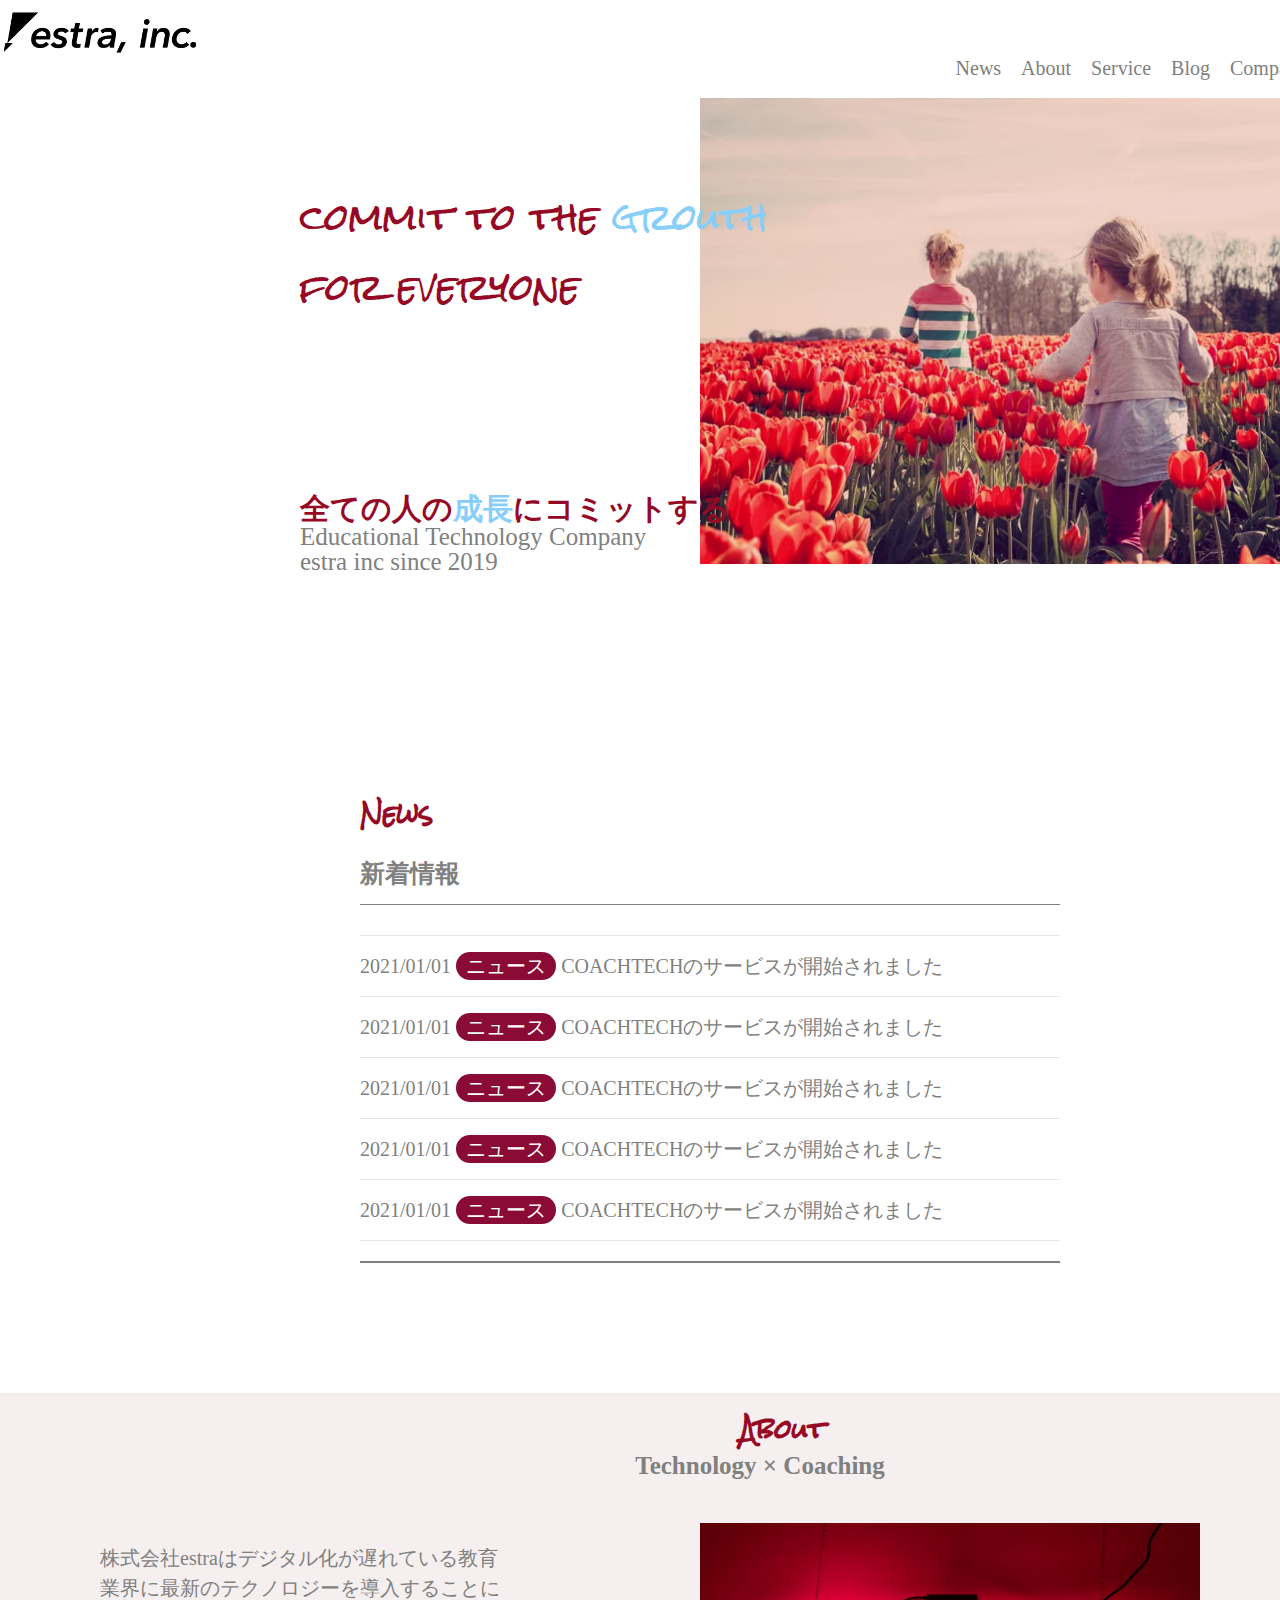
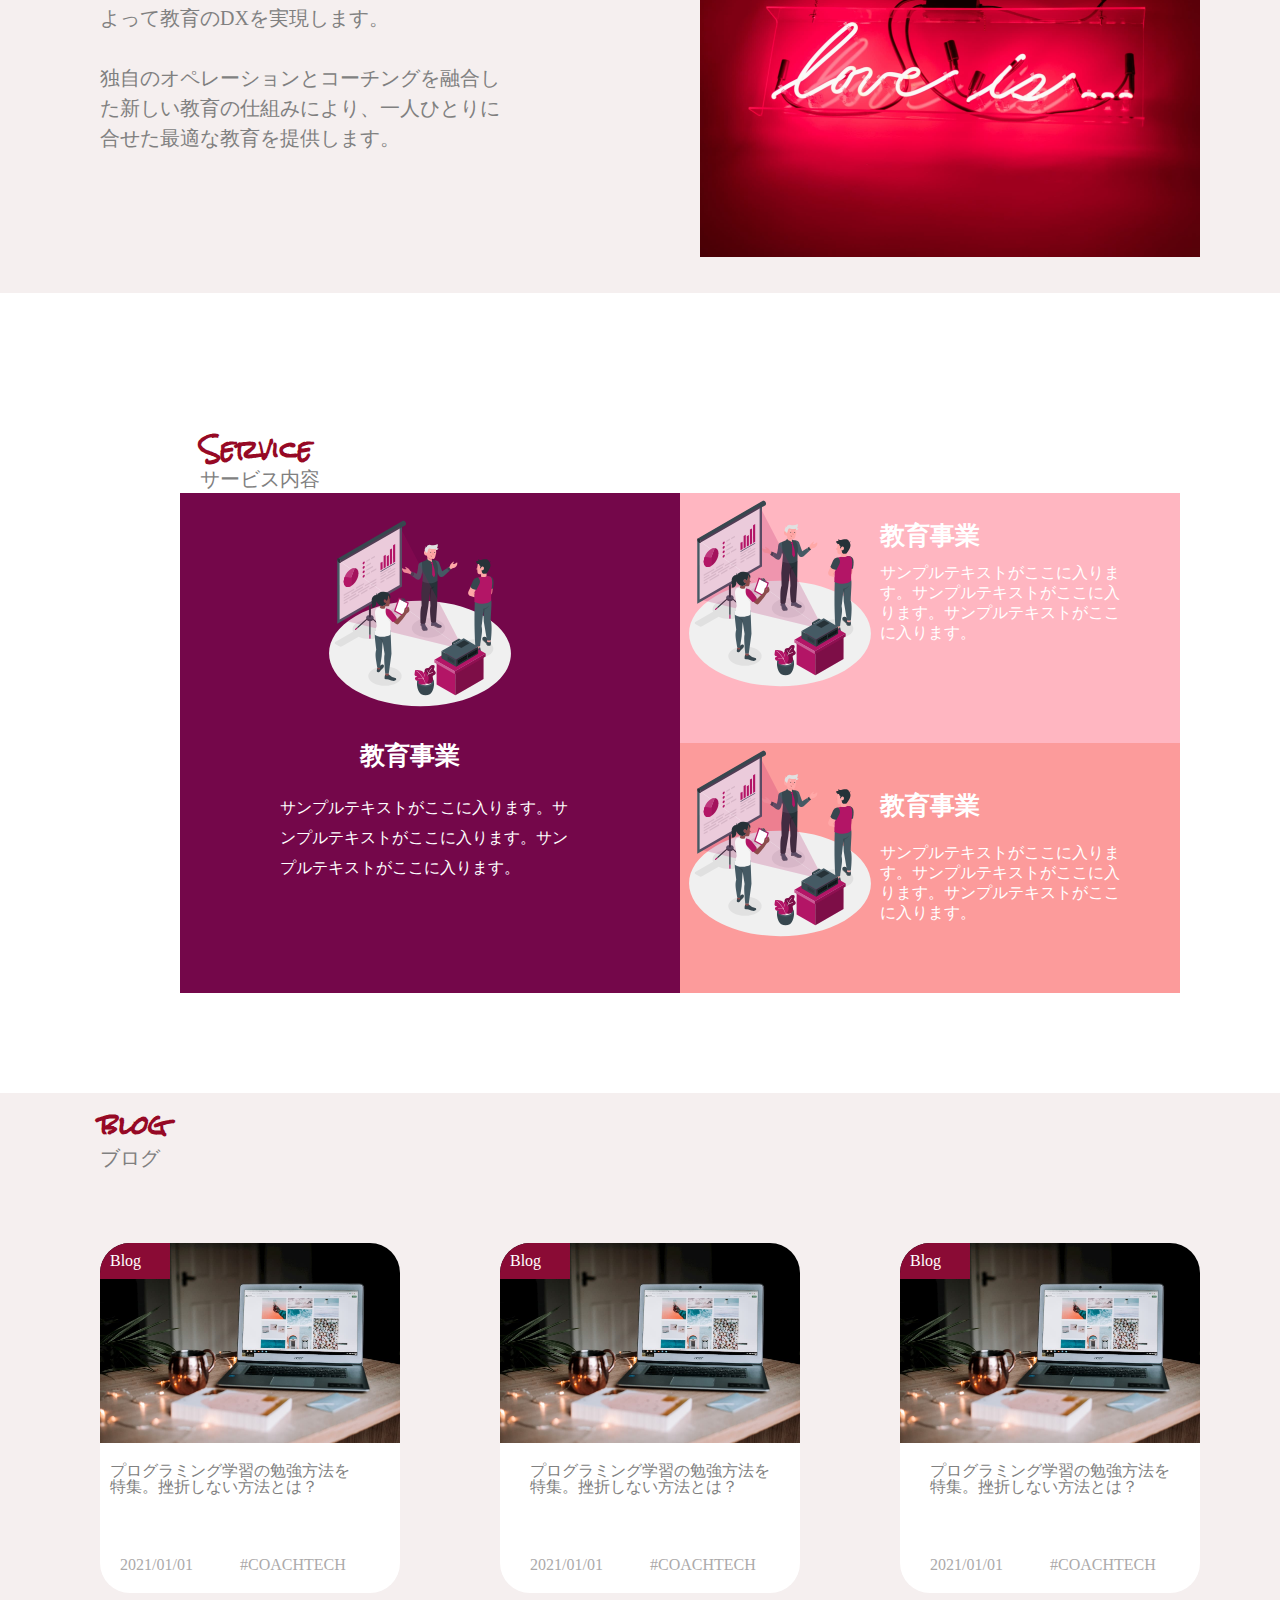
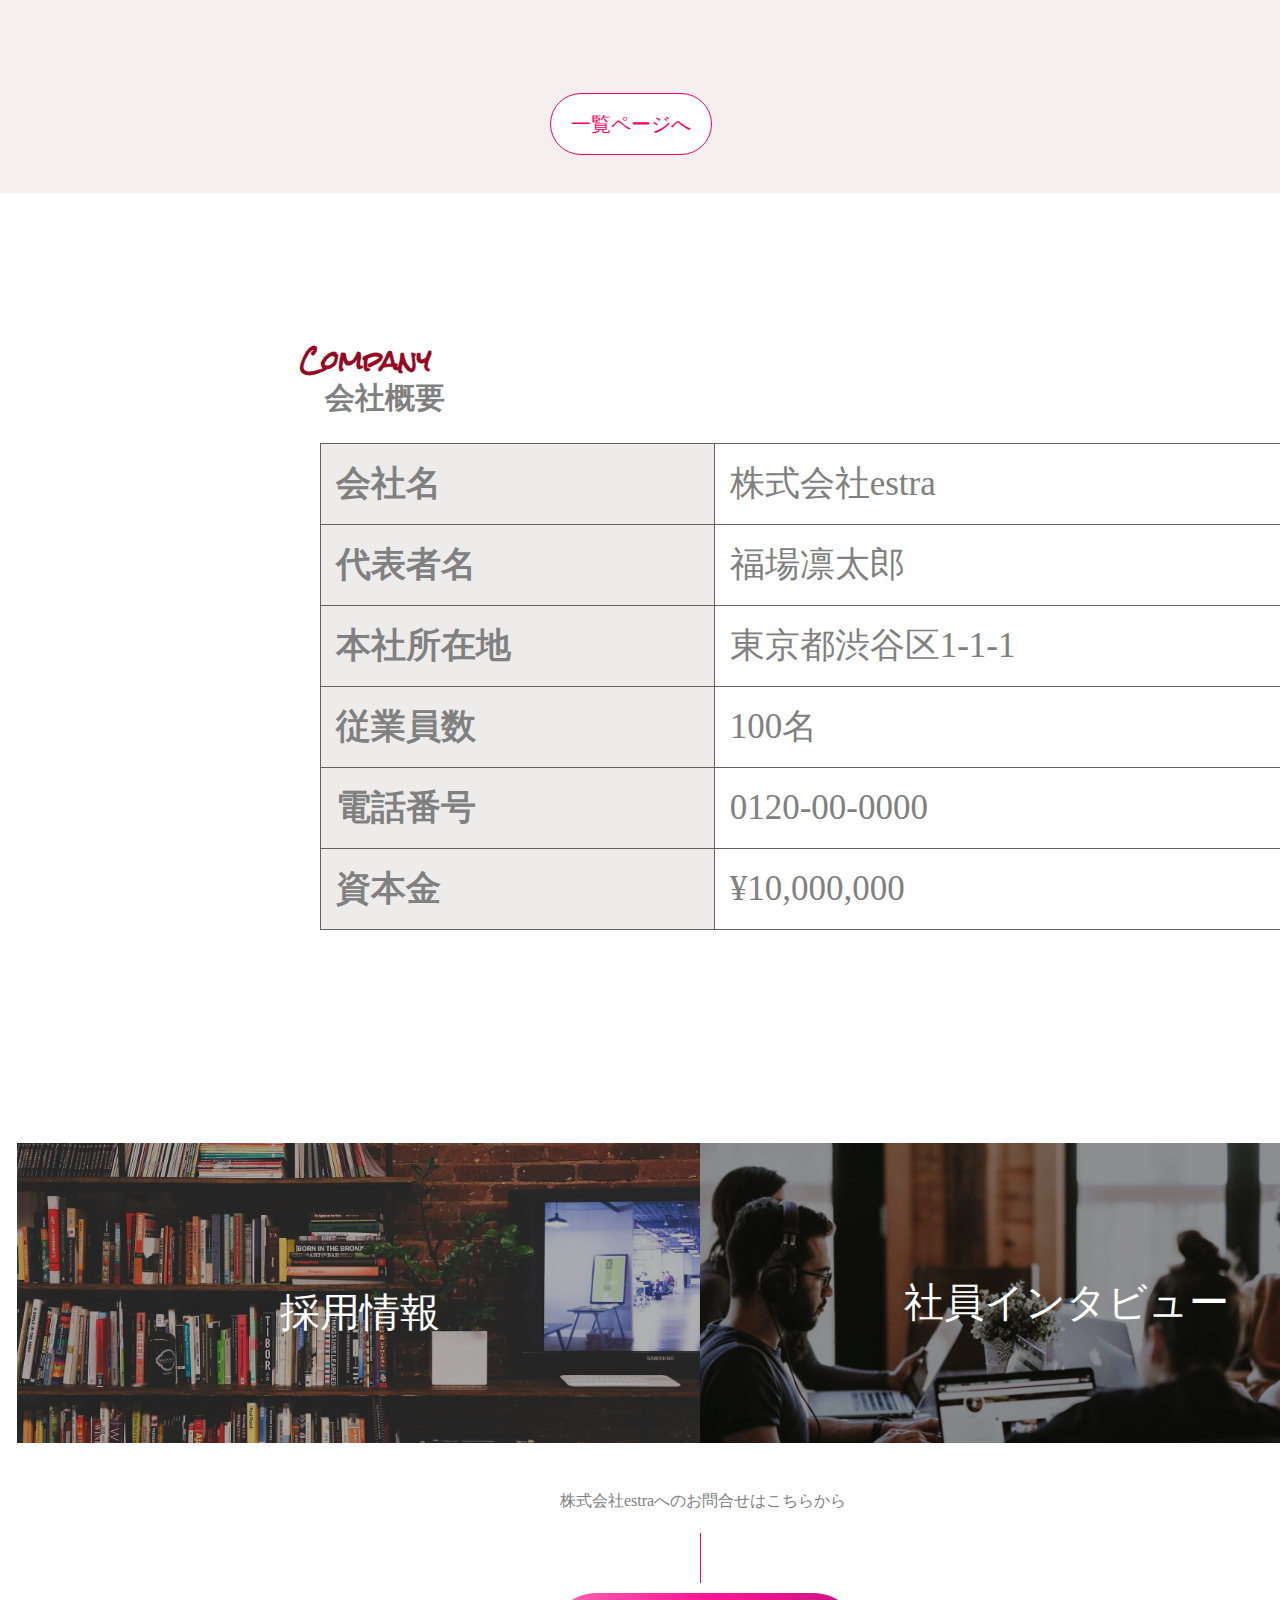
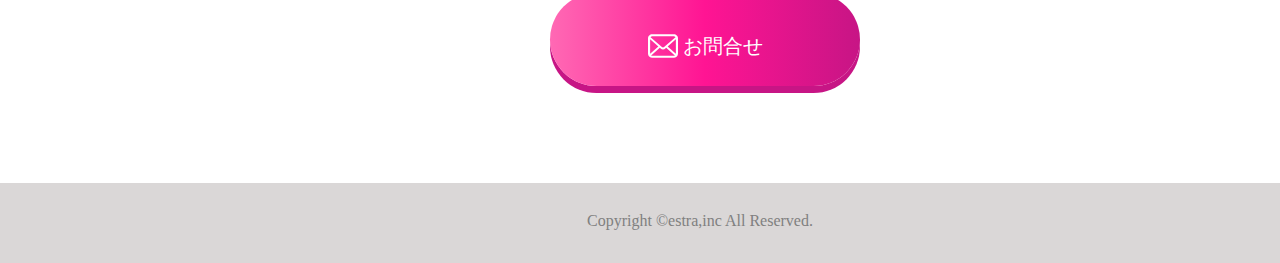
==== 2021.7.26.miyajima/index.html @ e51a94a0 "8.2" ====
<!DOCTYPE html>
<html lang="ja">

<head>
  <meta charset="UTF-8">
  <meta http-equiv="X-UA-Compatible" content="IE=edge">
  <meta name="viewport" content="width=device-width, initial-scale=1.0">
  <title>Document</title>
  <link rel="stylesheet" href="css/reset.css" />
  <link rel="stylesheet" href="css/style.css" />
  <link rel="preconnect" href="https://fonts.googleapis.com">
  <link rel="preconnect" href="https://fonts.gstatic.com" crossorigin>
  <link href="https://fonts.googleapis.com/css2?family=Rock+Salt&display=swap" rel="stylesheet">
  <link rel="preconnect" href="https://fonts.googleapis.com">
  <link rel="preconnect" href="https://fonts.gstatic.com" crossorigin>
  <link href="https://fonts.googleapis.com/css2?family=Dancing+Script&family=Rock+Salt&display=swap" rel="stylesheet">
</head>
<header class="header">
  <div class="estra">
    <img src="img2/estra_logo.png" alt="logo" width="200">
  </div>
  <ul class="news">
    <li>News</li>
    <li>About</li>
    <li>Service</li>
    <li>Blog</li>
    <li>Company</li>
    <li>Contact</li>
  </ul>
</header>

<body>
  <div class="hana">
    <img src="img2/firstview.jpg" alt="hana" width="700">
  </div>
  <div class="moji">
    <p class="commit">commit to the </p> <br>
    <p class="for">for everyone</p>
  </div>
  <div class="subete">
    <p class="hito">
      全ての人の<span class="zenbu">成長</span>にコミットする
    </p>
    <p class="company">Educational Technology Company<br>estra inc since 2019</p>
    <div class="dd">
      <h1>News</h1>
      <p class="pp">新着情報</p>
      <div class="cc">
        <p class="sen">2021/01/01 <span class="new">ニュース</span> COACHTECHのサービスが開始されました</p>
        <p class="sen">2021/01/01 <span class="new">ニュース</span> COACHTECHのサービスが開始されました</p>
        <p class="sen">2021/01/01 <span class="new">ニュース</span> COACHTECHのサービスが開始されました</p>
        <p class="sen">2021/01/01 <span class="new">ニュース</span> COACHTECHのサービスが開始されました</p>
        <p class="ppp">2021/01/01 <span class="new">ニュース</span> COACHTECHのサービスが開始されました</p>
      </div>
    </div>
    <div class="about2">
      <h2 class="abb">About</h2>
      <p class="technology">Technology × Coaching</p>
      <div class="love">
        <img src="img2/about.jpg" alt="love" width="500">
      </div>
      <div class="dejitaru">
        <p>株式会社estraはデジタル化が遅れている教育業界に最新のテクノロジーを導入することによって教育のDXを実現します。</p><br>
        <p>独自のオペレーションとコーチングを融合した新しい教育の仕組みにより、一人ひとりに合せた最適な教育を提供します。</p>
      </div>
    </div>
    <div class="service">
      <h2>Service</h2>
      <p class="naiyou">サービス内容</p>
    </div>
    <div class="pink">
      <div class="pink1">
        <div class="kaigi">
          <img src="img2/service__first.svg" alt="sanpuru" width="200">
        </div>
        <p class="siro">教育事業</p>
        <p class="siro2">サンプルテキストがここに入ります。サンプルテキストがここに入ります。サンプルテキストがここに入ります。</p>
      </div>
      <div class="pink2">
        <img src="img2/service__first.svg" alt="sanpuru" width="200">
        <p class="siro3">教育事業</p>
        <p class="siro4">サンプルテキストがここに入ります。サンプルテキストがここに入ります。サンプルテキストがここに入ります。</p>
      </div>
      <div class="pink3">
        <img src="img2/service__first.svg" alt="sanpuru" width="200">
        <p class="siro5">教育事業</p>
        <p class="siro6">サンプルテキストがここに入ります。サンプルテキストがここに入ります。サンプルテキストがここに入ります。</p>
      </div>
    </div>
    <div class="blog1">
      <div class="blog0">
        <h2>blog</h2>
        <p class="blog2">ブログ</p>
      </div>
      <div class="card">
        <div class="blog3">
          <p class="pic">
            <img src="img2/blog__first.jpg" alt="blog" width="300">
          </p>
          <p class="blog4">Blog</p>
          <p class="blog5">プログラミング学習の勉強方法を<br>特集。挫折しない方法とは？</p>
          <p class="blog6">2021/01/01</p>
          <p class="blog7">#COACHTECH</p>
        </div>
        <div class="blog3">
          <p class="pic">
            <img src="img2/blog__first.jpg" alt="blog" width="300">
          </p>
          <p class="blog4">Blog</p>
          <p class="blog10">プログラミング学習の勉強方法を<br>特集。挫折しない方法とは？</p>
          <p class="blog11">2021/01/01</p>
          <p class="blog12">#COACHTECH</p>
        </div>
        <div class="blog3">
          <p class="pic">
            <img src="img2/blog__first.jpg" alt="blog" width="300">
          </p>
          <p class="blog4">Blog</p>
          <p class="blog13">プログラミング学習の勉強方法を<br>特集。挫折しない方法とは？</p>
          <p class="blog14">2021/01/01</p>
          <p class="blog15">#COACHTECH</p>
          <div class="btn">一覧ページへ</div>
        </div>
      </div>
      <div class="com00">
        <h2 class="com0">Company</h2>
        <p class="kaisya">会社概要</p>
        <table class="com">
          <tr>
            <th>会社名</th>
            <td>株式会社estra</td>
          </tr>
          <tr>
            <th>代表者名</th>
            <td>福場凛太郎</td>
          </tr>
          <tr>
            <th>本社所在地</th>
            <td>東京都渋谷区1-1-1</td>
          </tr>
          <tr>
            <th>従業員数</th>
            <td>100名</td>
          </tr>
          <tr>
            <th>電話番号</th>
            <td>0120-00-0000</td>
          </tr>
          <tr>
            <th>資本金</th>
            <td>¥10,000,000</td>
          </tr>
        </table>
      </div>
      <div>
        <div class="hon">
          <img src="img2/recruit.png" alt="hon">
          <img src="img2/interview.png" alt="interview" width="">
        </div>
        <p class="saiyou">採用情報</p>
        <p class="saiyou1">社員インタビュー</p>
      </div>
      <div class="otoiawase">株式会社estraへのお問合せはこちらから</div>
      <div class="sen2"></div>
      <div class="icon">
        <img src="img2/mailicon.svg" class="icon2" width="30">
      </div>
      <footer class="footer">
        <small>Copyright &copy;estra,inc All Reserved.</small>
      </footer>

</body>

</html>
---- 2021.7.26.miyajima/css/style.css ----
.estra {
  margin-top: 10px;
}
.news {
  font-size: 20px;
  color: grey;
  display: flex;
  justify-content: flex-end;
  list-style: none;
  width: 1400px;
}
li {
  margin-left: 10px;
  margin-right: 10px;
}
.hana {
  display: flex;
  justify-content: flex-end;
  position: relative;
  top:20px;
  width: 1400px;
}
.commit , 
.for {
  font-family: 'Rock Salt', cursive;
  color: rgb(150, 9, 37);
}
.commit::after {
  content: "grouth";
  color: lightskyblue;
}
.moji {
  position:absolute;
  top:200px;
  left: 300px;
  font-size: 35px;
}
.hito {
  color: rgb(150, 9, 37);
  font-size: 30px;
  margin-bottom: 5px;
  font-weight: bold;
  display: inline-block;
  width: 500px;
  height: 100px;
  position: absolute;
  left: 120px;
  
}
.zenbu {
  color: lightskyblue;
}
.company {
  color: grey;
  font-size: 25px;
  position: absolute;
  top:30px;
  left: 120px;
  width: 500px;
  height: 100px;
}
.subete {
  position: relative;
  bottom: 80px;
  left: 180px;
  width: 300px;
  height: 300px;
}
.new {
  background-color: rgb(138, 11, 53);
  padding: 3px 10px 3px 10px;
  color:white;
  border-radius: 20px;

}
h1 {
  font-family: 'Dancing Script', cursive;
font-family: 'Rock Salt', cursive;
color: rgb(150, 9, 37);
font-size: 25px;
margin-bottom: 20px;
}
.pp {
  color: grey;
  font-weight: bold;
  margin-bottom: 30px;
  padding-bottom: 10px;
  border-bottom: solid  1px grey;
  font-size: 25px;
 
}
.dd {
  color: grey;
  width: 700px;
  line-height: 40px;
  font-size: 20px;
  margin: 30px;
  padding-bottom: 20px;
  border-bottom: solid 2px grey;
  position: relative;
  top:300px;
  left: 150px;
}
.cc {
  line-height: 60px;
}

.sen {
  border-top:solid 0.5px rgb(236, 231, 231);
}
.ppp{
  border-top: solid 0.5px rgb(236, 231, 231);
  border-bottom: double 0.5px rgb(236, 231, 231);
}
.about2 {
  background-color: rgb(245, 239, 239);
  position: relative;
  top:400px;
  right: 180px;
  height: 500px;
  width: 1400px;

}
h2 {
  font-family: 'Dancing Script', cursive;
font-family: 'Rock Salt', cursive;
color: rgb(150, 9, 37);
font-size: 25px;
position: relative ;
top: 20px;
margin-bottom:20px ;

}
.abb {
  text-align: center;
  font-family: 'Dancing Script', cursive;
font-family: 'Rock Salt', cursive;
color: rgb(150, 9, 37);
font-size: 25px;
position: relative ;
top: 5px;
left: 740px;
display: inline-block;
}
.technology {
  color: grey;
  font-weight: bold;
  text-align: center;
  font-size: 25px;
  padding: 20px;
  width: 1000px;
  display: inline-block;
  position: relative;
  left: 150px;
  top:40px;
}
.love {
  position: absolute;
  right: 200px;
  top: 130px;
}
.dejitaru {
  font-size: 20px;
  color: grey;
  width: 400px;
  font-weight: normal;
  line-height: 30px;
  position:absolute;
  top:150px;
  left: 100px;
}
.pink {
  display: grid;
  position: relative;
  top:600px;
}
.pink {
  width: 1000px;
  display: grid;
  grid-template-rows: 250px 250px;
  grid-template-columns: 1fr 1fr;
}
.pink1 {
  grid-column: 1/2;
  grid-row: 1/3;
  background: rgb(116, 7, 74);
}
.service {
  position: absolute;
  top:1500px;
  margin: 20px;
  line-height: 30px;
}
.naiyou {
  font-size: 20px;
  color: grey;
}
.pink2 {
  grid-column: 2/3;
  grid-row: 1/2;
  background: lightpink;
}
.pink3 {
  background: rgb(252, 155, 155);
}
.kaigi {
  position: absolute;
  top: 20px;
  left: 140px;
}
.siro {
  font-size: 25px;
  color: white;
  font-weight: bold;
  position: absolute;
  top:250px;
  left: 180px;

}
.siro2 {
  color: white;
  line-height: 30px;
  position: absolute;
  top:300px;
  width: 300px;
  left: 100px;
}
.siro3 {
  color: white;
  font-size: 25px;
  font-weight: bold;
  position: absolute;
  top: 30px;
  left: 700px;
}
.siro4 {
  color: white;
  line-height: 20px;
  width: 250px;
  position: absolute;
  top:70px;
  left: 700px;
}
.siro5 {
  color: white;
  font-size: 25px;
  font-weight: bold;
  position: absolute;
  top: 300px;
  left: 700px;
}
.siro6 {
  color: white;
  line-height: 20px;
  width: 250px;
  position: absolute;
  top:350px;
  left: 700px;
}
.blog0 {
  position: absolute;
  left: 100px;
}
.blog1 {
  background-color: rgb(245, 239, 239);
  position: relative;
  top:700px;
  right: 180px;
  height: 700px;
  width: 1400px;
}
.blog2 {
  font-size: 20px;
  color: grey;
  margin-top: 30px;
}
.blog3 {
  background:white;
  height: 350px;
  border-radius: 30px;
  overflow: hidden;
  margin: 50px;
}
.blog4 {
  background-color: rgb(138, 11, 53);
  color: white;
  width: 50px;
  padding: 10px;
  position: absolute;
  top: 50px;
  border-top-left-radius: 30px;
}
.blog5 {
  color: grey;
  position: absolute;
  top: 270px;
  left: 60px;
}
.blog6 {
  color: rgb(172, 170, 170);
  position: absolute;
  bottom: 70px;
  left: 70px;
}
.blog7 {
  color: rgb(172, 170, 170);
  position: absolute;
  bottom: 70px;
  left: 190px;
}
.pic {
  border-radius: 30px;
}
.card {
display: flex;
justify-content: space-around;
position: absolute;
top:50px;
margin: 50px;
}
.blog10,
.blog13 {
  color: grey;
  position: absolute;
  top:270px;
}
.blog10 {
  left: 480px;
}
.blog13 {
  left: 880px;
}
.blog11 {
  position: absolute;
  bottom: 70px;
  color:rgb(172, 170, 170);
  left: 480px;
}
.blog12 {
  position: absolute;
  bottom: 70px;
  color:rgb(172, 170, 170);
  left: 600px;
}
.blog14 {
  position: absolute;
  bottom: 70px;
  color:rgb(172, 170, 170);
  left: 880px;
}
.blog15 {
  position: absolute;
  bottom: 70px;
  color:rgb(172, 170, 170);
  left: 1000px;
}
.btn {
  position: absolute;
  top: 500px;
  left: 500px;
  font-size: 20px;
  background: white;
  padding: 20px;
  border: solid 1px rgb(255, 0, 98);
  border-radius: 50px;
  color: rgb(255, 0, 98);
}
.com00 {
  position: relative;
  top: 800px;
  left: 300px;
  width: 200px;
  display: inline-block;
}
.kaisya {
  font-size: 30px;
  color: grey;
  font-weight: bold;
  margin: 25px;
  line-height: 40px;
  width: 150px;
}
.com0 {
  margin-top: 35px;
  width: 100px;
}
table {
  font-size: 35px;
  color: grey;
  line-height: 50px;
  border: solid 1px rgb(99, 97, 97);
  width: 1000px;
  position: absolute;
  left: 20px;
  text-align: justify;
}
th {
  padding: 15px;
  border: solid 1px rgb(99, 97, 97);
  background: rgb(238, 235, 235);
}
td {
  padding: 15px;
  border: solid 1px rgb(99, 97, 97);
}
.hon {
 display: flex;
 position: relative;
 top: 1500px;
 justify-content: center;
 width: 1400px;
}
.saiyou {
  color: white;
  font-size: 40px;
  position: relative;
  top: 1350px;
  left: 280px;
  width: 200px;
  display: inline-block;
  margin: 0px;
}
.saiyou1 {
  color: white;
  font-size: 40px;
  position: relative;
  top: 1340px;
  left: 700px;
  width: 350px;
  margin: 0px;
  display: inline-block;
}
.otoiawase {
  position: absolute;
  top: 2000px;
  left: 40%;
  color: grey;
}
.sen2 {
  border-left:solid 1px rgb(255, 0, 119) ;
  height: 50px;
  position: absolute;
  top: 2040px;
  left: 50%;
}
.icon {
  position: absolute;
  top: 2100px;
  left: 550px;
  font-size: 20px;
  background: linear-gradient(90deg,#FF69B4,#FF1493,#C71585);
  padding: 30px;
  border-radius: 50px;
  color: white;
  width: 250px;
  text-align: center;
  box-shadow: 0px 7px 0px  #C71585;
}
.icon::after {
  content: "お問合せ";
  display: inline-block;
}
.icon2 {
  position: relative;
  top: 8px;
}
.footer {
  color: grey;
  background: rgb(218, 215, 215);
  position: relative;
  top: 1800px;
  height: 50px;
  padding-top: 30px;
  text-align: center;
}
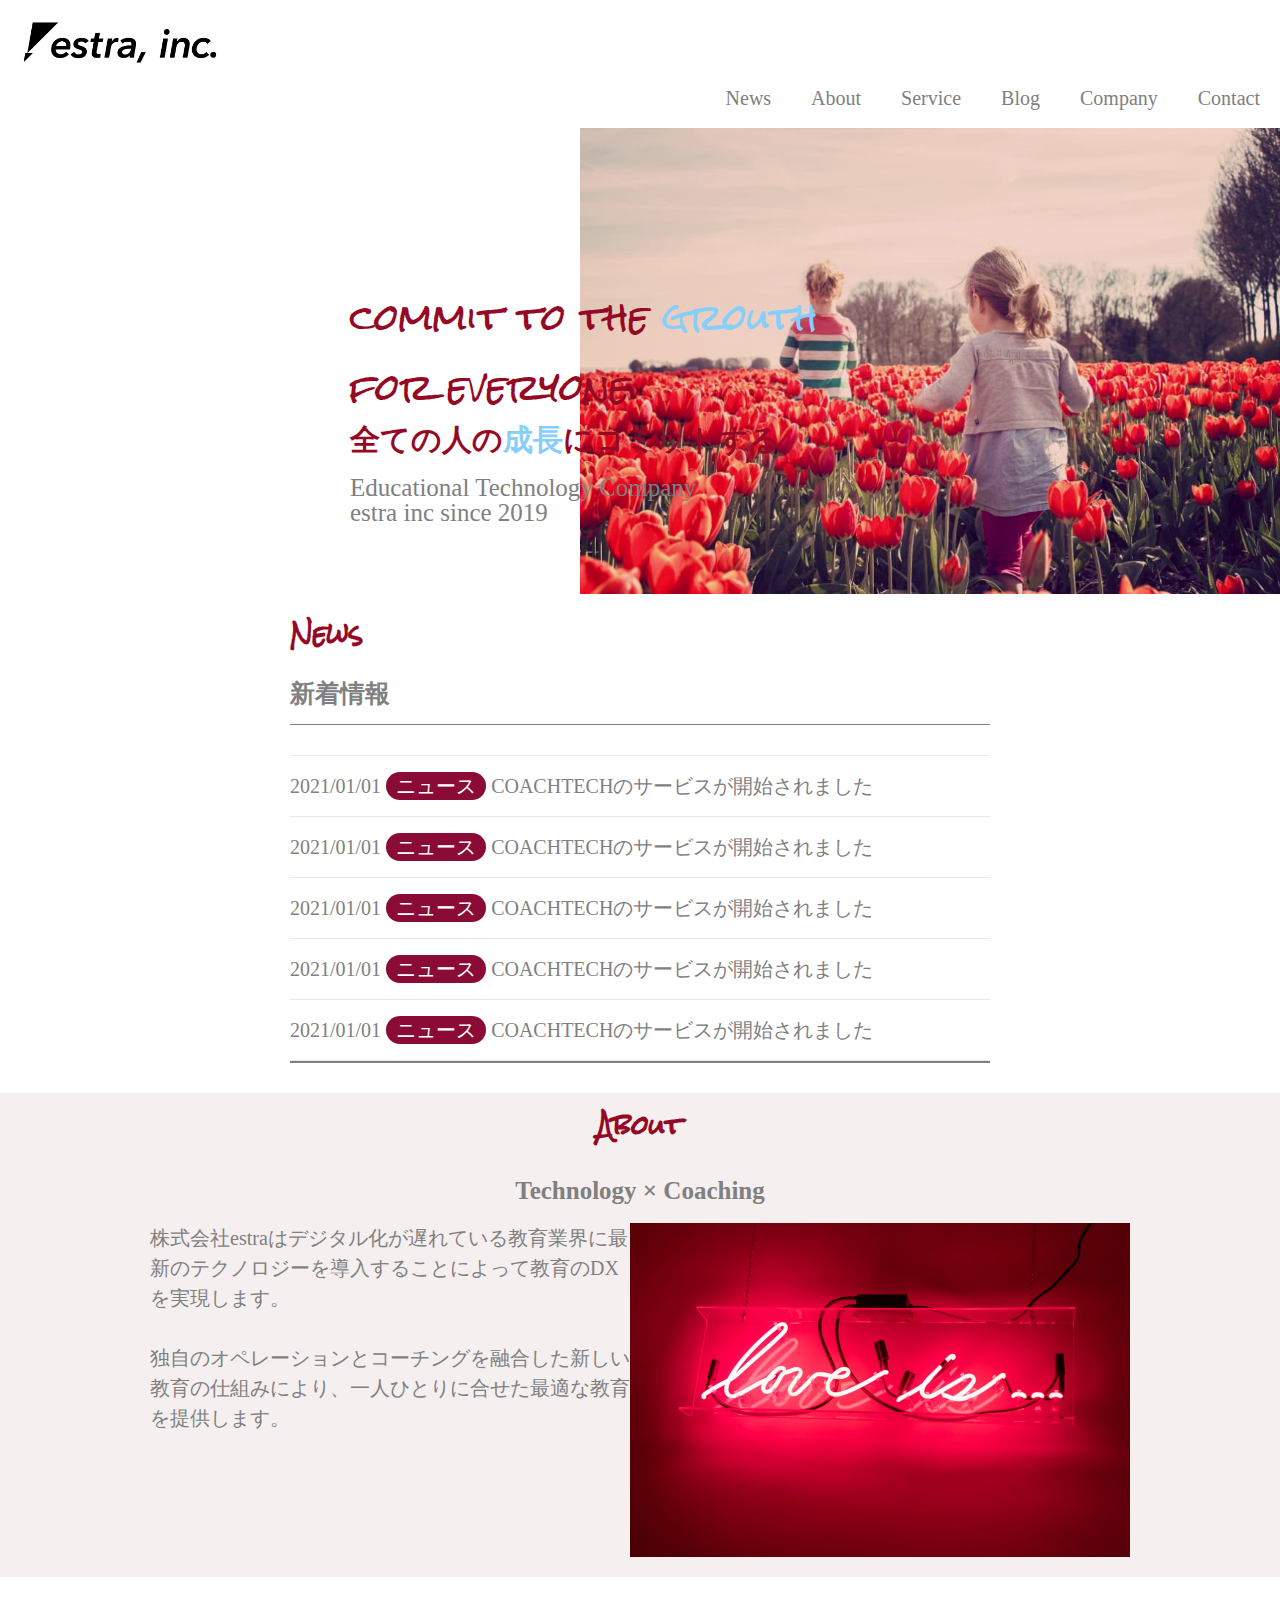
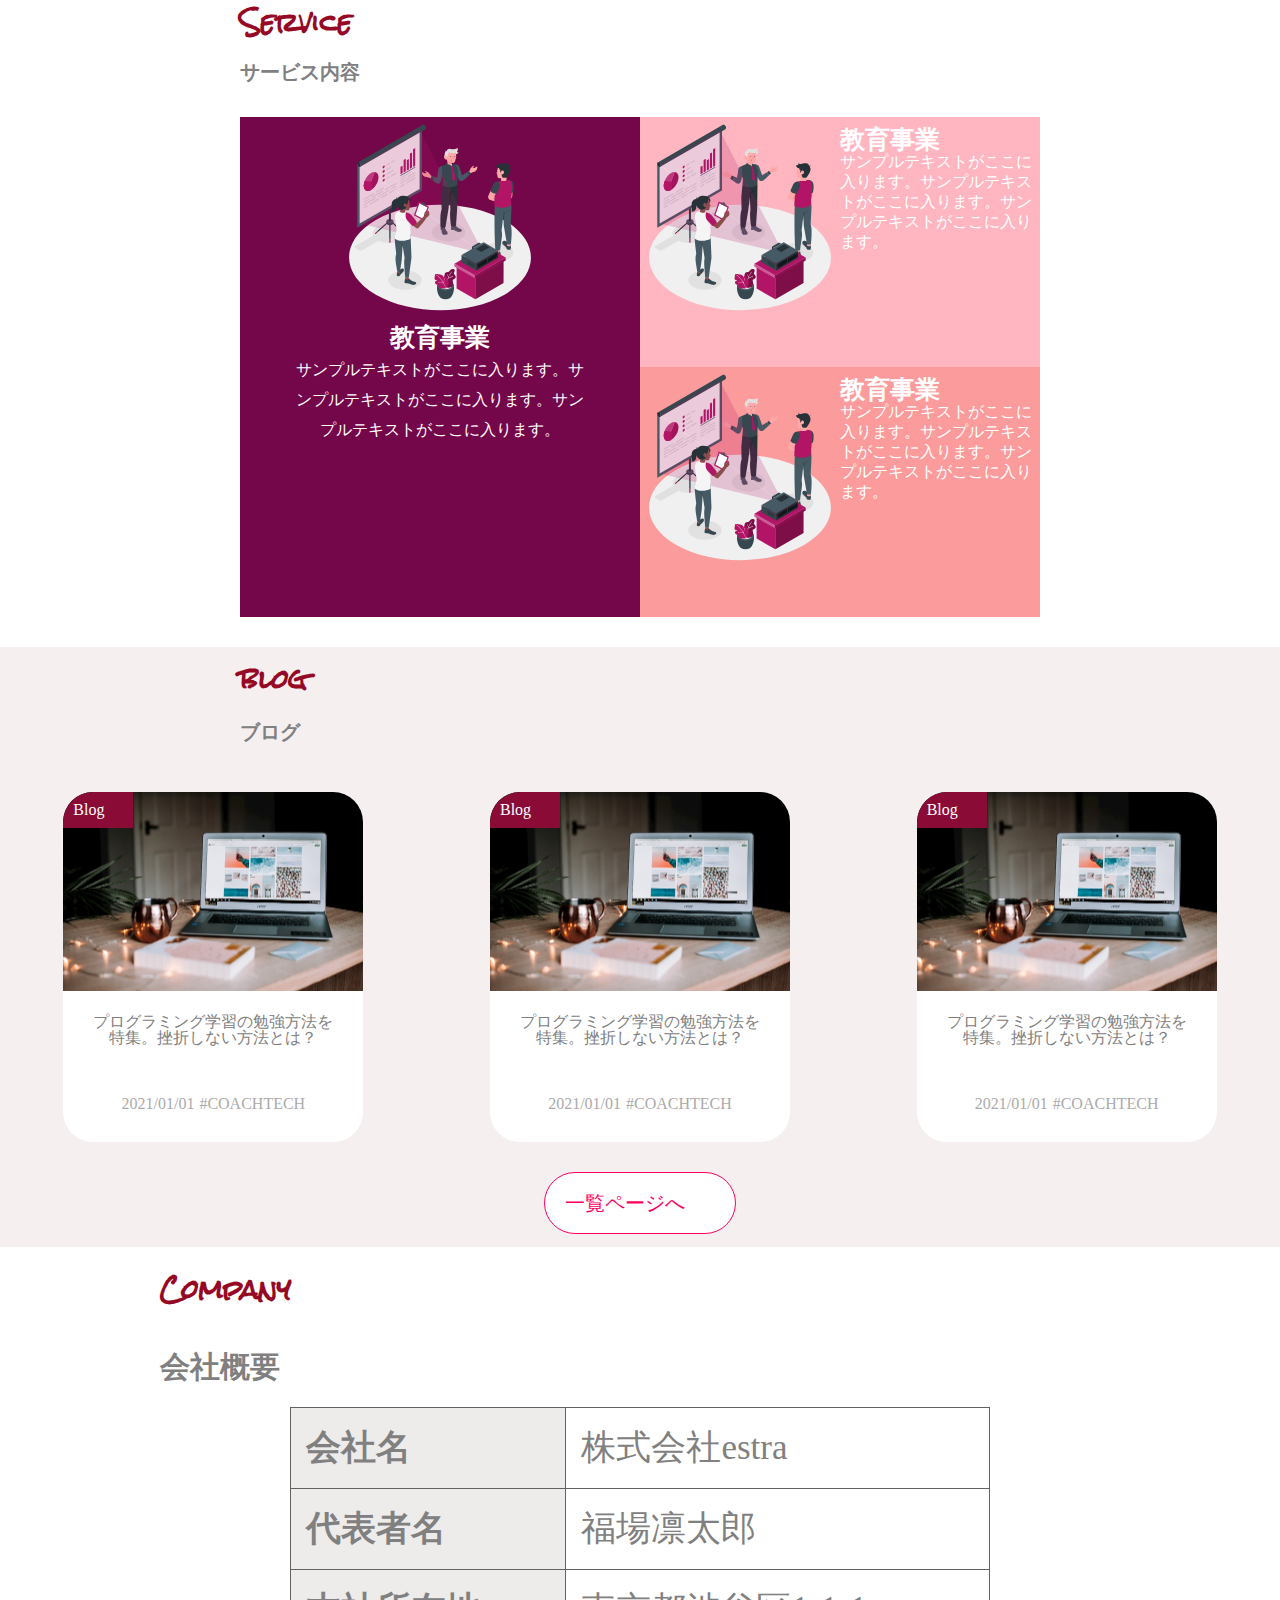
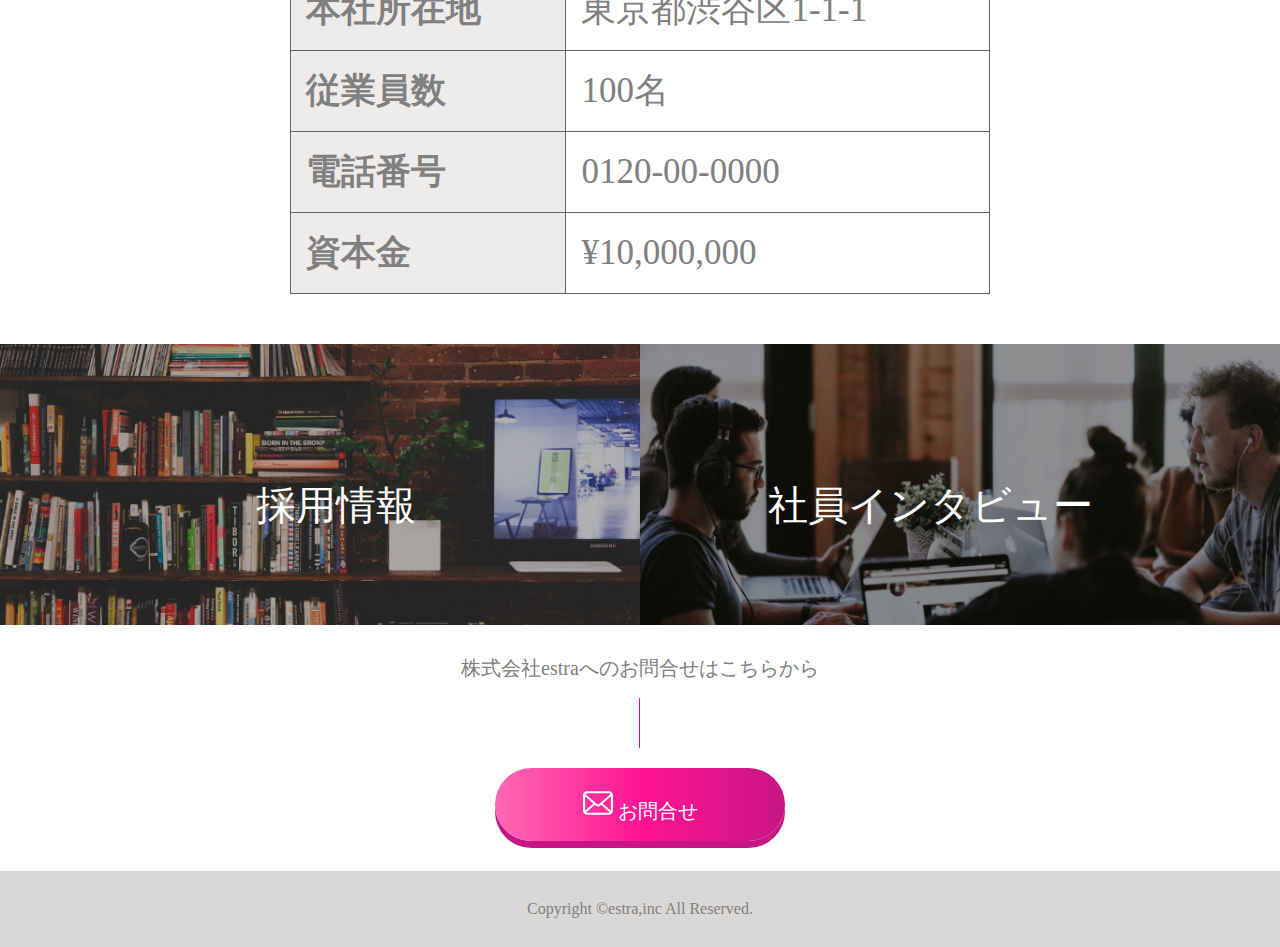
==== commit af16143e: "three" ====
--- a/2021.7.26.miyajima/index.html
+++ b/2021.7.26.miyajima/index.html
@@ -15,33 +15,38 @@
   <link rel="preconnect" href="https://fonts.gstatic.com" crossorigin>
   <link href="https://fonts.googleapis.com/css2?family=Dancing+Script&family=Rock+Salt&display=swap" rel="stylesheet">
 </head>
-<header class="header">
-  <div class="estra">
-    <img src="img2/estra_logo.png" alt="logo" width="200">
-  </div>
-  <ul class="news">
-    <li>News</li>
-    <li>About</li>
-    <li>Service</li>
-    <li>Blog</li>
-    <li>Company</li>
-    <li>Contact</li>
-  </ul>
-</header>
-
 <body>
+  <header class="header">
+    <div class="estra">
+      <img src="img2/estra_logo.png" alt="logo" width="200">
+    </div>
+    <nev class="news">
+    <ul>
+      <li>News</li>
+      <li>About</li>
+      <li>Service</li>
+      <li>Blog</li>
+      <li>Company</li>
+      <li>Contact</li>
+    </ul>
+    </nev>
+    </header>
+    <main>
   <div class="hana">
     <img src="img2/firstview.jpg" alt="hana" width="700">
   </div>
-  <div class="moji">
+  <div class="maru">
+    <div class="moji">
     <p class="commit">commit to the </p> <br>
     <p class="for">for everyone</p>
-  </div>
-  <div class="subete">
+    </div>
+    <div class="subete">
     <p class="hito">
       全ての人の<span class="zenbu">成長</span>にコミットする
     </p>
     <p class="company">Educational Technology Company<br>estra inc since 2019</p>
+    </div>
+  </div>
     <div class="dd">
       <h1>News</h1>
       <p class="pp">新着情報</p>
@@ -54,14 +59,18 @@
       </div>
     </div>
     <div class="about2">
+      <div class="about0">
       <h2 class="abb">About</h2>
       <p class="technology">Technology × Coaching</p>
+      </div>
+      <div class="love2">
+      <div class="dejitaru">
+        <p>株式会社estraはデジタル化が遅れている教育業界に最新のテクノロジーを導入することによって教育のDXを実現します。</p><br>
+        <p>独自のオペレーションとコーチングを融合した新しい教育の仕組みにより、一人ひとりに合せた最適な教育を提供します。</p>
+      </div>
       <div class="love">
         <img src="img2/about.jpg" alt="love" width="500">
       </div>
-      <div class="dejitaru">
-        <p>株式会社estraはデジタル化が遅れている教育業界に最新のテクノロジーを導入することによって教育のDXを実現します。</p><br>
-        <p>独自のオペレーションとコーチングを融合した新しい教育の仕組みにより、一人ひとりに合せた最適な教育を提供します。</p>
       </div>
     </div>
     <div class="service">
@@ -78,13 +87,17 @@
       </div>
       <div class="pink2">
         <img src="img2/service__first.svg" alt="sanpuru" width="200">
+        <div class="kuro">
         <p class="siro3">教育事業</p>
         <p class="siro4">サンプルテキストがここに入ります。サンプルテキストがここに入ります。サンプルテキストがここに入ります。</p>
+        </div>
       </div>
       <div class="pink3">
         <img src="img2/service__first.svg" alt="sanpuru" width="200">
+        <div class="kuro2">
         <p class="siro5">教育事業</p>
         <p class="siro6">サンプルテキストがここに入ります。サンプルテキストがここに入ります。サンプルテキストがここに入ります。</p>
+        </div>
       </div>
     </div>
     <div class="blog1">
@@ -99,8 +112,10 @@
           </p>
           <p class="blog4">Blog</p>
           <p class="blog5">プログラミング学習の勉強方法を<br>特集。挫折しない方法とは？</p>
+          <div class="blog67">
           <p class="blog6">2021/01/01</p>
           <p class="blog7">#COACHTECH</p>
+          </div>
         </div>
         <div class="blog3">
           <p class="pic">
@@ -108,21 +123,25 @@
           </p>
           <p class="blog4">Blog</p>
           <p class="blog10">プログラミング学習の勉強方法を<br>特集。挫折しない方法とは？</p>
+          <div class="blog67">
           <p class="blog11">2021/01/01</p>
           <p class="blog12">#COACHTECH</p>
         </div>
+      </div>
         <div class="blog3">
           <p class="pic">
             <img src="img2/blog__first.jpg" alt="blog" width="300">
           </p>
           <p class="blog4">Blog</p>
           <p class="blog13">プログラミング学習の勉強方法を<br>特集。挫折しない方法とは？</p>
+          <div class="blog67">
           <p class="blog14">2021/01/01</p>
           <p class="blog15">#COACHTECH</p>
+          </div>
+          </div>
+      </div>
           <div class="btn">一覧ページへ</div>
-        </div>
       </div>
-      <div class="com00">
         <h2 class="com0">Company</h2>
         <p class="kaisya">会社概要</p>
         <table class="com">
@@ -151,24 +170,26 @@
             <td>¥10,000,000</td>
           </tr>
         </table>
-      </div>
-      <div>
-        <div class="hon">
-          <img src="img2/recruit.png" alt="hon">
-          <img src="img2/interview.png" alt="interview" width="">
+          <div class="hon">
+            <div class="hon2">
+          <img src="img2/recruit.png" alt="hon" width="100%">
+          <p class="saiyou">採用情報</p>
+            </div>
+            <div class="hon3">
+          <img src="img2/interview.png" alt="interview" width="100%">
+          <p class="saiyou1">社員インタビュー</p>
+            </div>
         </div>
-        <p class="saiyou">採用情報</p>
-        <p class="saiyou1">社員インタビュー</p>
-      </div>
+      <div class="sen3">
       <div class="otoiawase">株式会社estraへのお問合せはこちらから</div>
       <div class="sen2"></div>
+      </div>
       <div class="icon">
         <img src="img2/mailicon.svg" class="icon2" width="30">
       </div>
+    </main>
       <footer class="footer">
         <small>Copyright &copy;estra,inc All Reserved.</small>
       </footer>
-
 </body>
-
 </html>--- a/2021.7.26.miyajima/css/style.css
+++ b/2021.7.26.miyajima/css/style.css
@@ -1,24 +1,24 @@
 .estra {
-  margin-top: 10px;
+  margin: 20px;
 }
 .news {
   font-size: 20px;
   color: grey;
+}
+ul {
+  list-style: none;
   display: flex;
   justify-content: flex-end;
-  list-style: none;
-  width: 1400px;
 }
 li {
-  margin-left: 10px;
-  margin-right: 10px;
+  margin-left: 20px;
+  margin-right: 20px;
 }
 .hana {
   display: flex;
   justify-content: flex-end;
-  position: relative;
-  top:20px;
-  width: 1400px;
+  margin-top: 20px;
+  position: relative;
 }
 .commit , 
 .for {
@@ -30,21 +30,17 @@
   color: lightskyblue;
 }
 .moji {
-  position:absolute;
-  top:200px;
-  left: 300px;
   font-size: 35px;
+  display: inline;
 }
 .hito {
   color: rgb(150, 9, 37);
   font-size: 30px;
-  margin-bottom: 5px;
+  margin-top: 20px;
+  margin-bottom: 20px;
   font-weight: bold;
   display: inline-block;
   width: 500px;
-  height: 100px;
-  position: absolute;
-  left: 120px;
   
 }
 .zenbu {
@@ -53,32 +49,24 @@
 .company {
   color: grey;
   font-size: 25px;
-  position: absolute;
-  top:30px;
-  left: 120px;
-  width: 500px;
-  height: 100px;
-}
-.subete {
-  position: relative;
-  bottom: 80px;
-  left: 180px;
-  width: 300px;
-  height: 300px;
+}
+.maru {
+  position: absolute;
+  top: 300px;
+  left: 350px;
 }
 .new {
   background-color: rgb(138, 11, 53);
   padding: 3px 10px 3px 10px;
   color:white;
   border-radius: 20px;
-
 }
 h1 {
   font-family: 'Dancing Script', cursive;
 font-family: 'Rock Salt', cursive;
 color: rgb(150, 9, 37);
 font-size: 25px;
-margin-bottom: 20px;
+margin:20px 0 20px 0;
 }
 .pp {
   color: grey;
@@ -94,12 +82,8 @@
   width: 700px;
   line-height: 40px;
   font-size: 20px;
-  margin: 30px;
-  padding-bottom: 20px;
   border-bottom: solid 2px grey;
-  position: relative;
-  top:300px;
-  left: 150px;
+  margin: auto;
 }
 .cc {
   line-height: 60px;
@@ -114,11 +98,7 @@
 }
 .about2 {
   background-color: rgb(245, 239, 239);
-  position: relative;
-  top:400px;
-  right: 180px;
-  height: 500px;
-  width: 1400px;
+  margin: 30px 0 30px 0;
 
 }
 h2 {
@@ -126,8 +106,7 @@
 font-family: 'Rock Salt', cursive;
 color: rgb(150, 9, 37);
 font-size: 25px;
-position: relative ;
-top: 20px;
+
 margin-bottom:20px ;
 
 }
@@ -137,9 +116,10 @@
 font-family: 'Rock Salt', cursive;
 color: rgb(150, 9, 37);
 font-size: 25px;
-position: relative ;
-top: 5px;
-left: 740px;
+margin: 20px;
+display: inline;
+text-align: center;
+
 display: inline-block;
 }
 .technology {
@@ -148,34 +128,32 @@
   text-align: center;
   font-size: 25px;
   padding: 20px;
-  width: 1000px;
   display: inline-block;
-  position: relative;
-  left: 150px;
-  top:40px;
+}
+.about0 {
+  display: flex;
+  flex-direction: column;
 }
 .love {
-  position: absolute;
-  right: 200px;
-  top: 130px;
+  display: flex;
+  justify-content: flex-end;
+  margin-bottom: 20px;
 }
 .dejitaru {
   font-size: 20px;
   color: grey;
-  width: 400px;
+  width: 480px;
   font-weight: normal;
   line-height: 30px;
-  position:absolute;
-  top:150px;
-  left: 100px;
-}
+}
+.love2 {
+  display: flex;
+  justify-content: center;
+}
+
 .pink {
-  display: grid;
-  position: relative;
-  top:600px;
-}
-.pink {
-  width: 1000px;
+  width: 800px;
+  margin: auto;
   display: grid;
   grid-template-rows: 250px 250px;
   grid-template-columns: 1fr 1fr;
@@ -186,127 +164,124 @@
   background: rgb(116, 7, 74);
 }
 .service {
-  position: absolute;
-  top:1500px;
-  margin: 20px;
   line-height: 30px;
+  width: 800px;
+  margin: auto;
 }
 .naiyou {
   font-size: 20px;
   color: grey;
+  font-weight: bold;
+  margin-bottom: 30px;
 }
 .pink2 {
   grid-column: 2/3;
   grid-row: 1/2;
   background: lightpink;
+  position: relative;
 }
 .pink3 {
   background: rgb(252, 155, 155);
+  position: relative;
 }
 .kaigi {
-  position: absolute;
-  top: 20px;
-  left: 140px;
+  text-align: center;
 }
 .siro {
   font-size: 25px;
   color: white;
   font-weight: bold;
-  position: absolute;
-  top:250px;
-  left: 180px;
-
+  text-align: center;
+  margin: 5px 0 5px 0;
 }
 .siro2 {
   color: white;
   line-height: 30px;
-  position: absolute;
-  top:300px;
+  text-align: center;
   width: 300px;
-  left: 100px;
+  margin: auto;
 }
 .siro3 {
   color: white;
   font-size: 25px;
   font-weight: bold;
-  position: absolute;
-  top: 30px;
-  left: 700px;
 }
 .siro4 {
   color: white;
   line-height: 20px;
-  width: 250px;
-  position: absolute;
-  top:70px;
-  left: 700px;
+  width: 200px;
+}
+.kuro {
+  width: 200px;
+  position: absolute;
+  top: 10px;
+  left: 200px;
 }
 .siro5 {
   color: white;
   font-size: 25px;
   font-weight: bold;
-  position: absolute;
-  top: 300px;
-  left: 700px;
 }
 .siro6 {
   color: white;
   line-height: 20px;
-  width: 250px;
-  position: absolute;
-  top:350px;
-  left: 700px;
+  width: 200px;
+}
+.kuro2 {
+  width: 200px;
+  position: absolute;
+  top: 10px;
+  left: 200px;
 }
 .blog0 {
-  position: absolute;
-  left: 100px;
+  width: 800px;
+  margin: auto;
+  padding: 20px;
+  
 }
 .blog1 {
+  margin: 30px 0 30px 0;
   background-color: rgb(245, 239, 239);
-  position: relative;
-  top:700px;
-  right: 180px;
-  height: 700px;
-  width: 1400px;
+  height: 600px;
 }
 .blog2 {
   font-size: 20px;
   color: grey;
   margin-top: 30px;
+  font-weight: bold;
 }
 .blog3 {
   background:white;
   height: 350px;
   border-radius: 30px;
   overflow: hidden;
-  margin: 50px;
+  margin: 30px;
+  position: relative;
 }
 .blog4 {
   background-color: rgb(138, 11, 53);
   color: white;
   width: 50px;
   padding: 10px;
-  position: absolute;
-  top: 50px;
   border-top-left-radius: 30px;
+  position: absolute;
+  top:0px; 
 }
 .blog5 {
   color: grey;
-  position: absolute;
-  top: 270px;
-  left: 60px;
+  text-align: center;
+  margin: 20px 0 20px 0;
 }
 .blog6 {
   color: rgb(172, 170, 170);
-  position: absolute;
-  bottom: 70px;
-  left: 70px;
 }
 .blog7 {
   color: rgb(172, 170, 170);
-  position: absolute;
-  bottom: 70px;
-  left: 190px;
+}
+.blog67 {
+  display: flex;
+  justify-content: center;
+  margin: 50px 0 0 0;
 }
 .pic {
   border-radius: 30px;
@@ -314,85 +289,69 @@
 .card {
 display: flex;
 justify-content: space-around;
-position: absolute;
-top:50px;
-margin: 50px;
 }
 .blog10,
 .blog13 {
   color: grey;
-  position: absolute;
-  top:270px;
-}
-.blog10 {
-  left: 480px;
-}
-.blog13 {
-  left: 880px;
+  text-align: center;
+  margin: 20px 0 20px 0;
 }
 .blog11 {
-  position: absolute;
-  bottom: 70px;
+  
   color:rgb(172, 170, 170);
   left: 480px;
 }
 .blog12 {
-  position: absolute;
-  bottom: 70px;
+ 
   color:rgb(172, 170, 170);
   left: 600px;
 }
 .blog14 {
-  position: absolute;
-  bottom: 70px;
+ 
   color:rgb(172, 170, 170);
   left: 880px;
 }
 .blog15 {
-  position: absolute;
-  bottom: 70px;
+  
   color:rgb(172, 170, 170);
   left: 1000px;
 }
+.blog6,
+.blog11,
+.blog14 {
+  margin-right: 5px;
+}
 .btn {
-  position: absolute;
-  top: 500px;
-  left: 500px;
   font-size: 20px;
   background: white;
   padding: 20px;
   border: solid 1px rgb(255, 0, 98);
   border-radius: 50px;
   color: rgb(255, 0, 98);
-}
-.com00 {
-  position: relative;
-  top: 800px;
-  left: 300px;
-  width: 200px;
-  display: inline-block;
+  width: 150px;
+  margin: auto;
 }
 .kaisya {
   font-size: 30px;
   color: grey;
   font-weight: bold;
-  margin: 25px;
+  margin: 20px 0 20px 160px;
   line-height: 40px;
   width: 150px;
 }
 .com0 {
-  margin-top: 35px;
   width: 100px;
+  height: 50px;
+  margin-left: 160px;
 }
 table {
   font-size: 35px;
   color: grey;
   line-height: 50px;
   border: solid 1px rgb(99, 97, 97);
-  width: 1000px;
-  position: absolute;
-  left: 20px;
   text-align: justify;
+  width: 700px;
+  margin: auto;
 }
 th {
   padding: 15px;
@@ -404,73 +363,74 @@
   border: solid 1px rgb(99, 97, 97);
 }
 .hon {
- display: flex;
- position: relative;
- top: 1500px;
- justify-content: center;
- width: 1400px;
+  display: flex;
+  flex-wrap: wrap;
+  position: relative;
+  margin-top: 50px;
+}
+.hon2,
+.hon3 {
+  width: 50%;
+}
+.hon2 {
+  position: relative;
 }
 .saiyou {
   color: white;
   font-size: 40px;
-  position: relative;
-  top: 1350px;
-  left: 280px;
-  width: 200px;
   display: inline-block;
-  margin: 0px;
+  width: 300px;
+  position: absolute;
+  top:50%;
+  left: 40%;  
 }
 .saiyou1 {
   color: white;
   font-size: 40px;
-  position: relative;
-  top: 1340px;
-  left: 700px;
-  width: 350px;
   margin: 0px;
   display: inline-block;
+  width: 350px;
+  position: absolute;
+  top: 50%;
+  left: 60%;
 }
 .otoiawase {
-  position: absolute;
-  top: 2000px;
-  left: 40%;
-  color: grey;
+  color: grey;
+  text-align: center;
+  font-size: 20px;
+  margin-top: 30px;
+  padding-bottom: 20px;
 }
 .sen2 {
   border-left:solid 1px rgb(255, 0, 119) ;
   height: 50px;
-  position: absolute;
-  top: 2040px;
-  left: 50%;
+  width: 1px;
+  display: block;
+  margin: auto;
+}
+.sen3 {
+  margin: 20px 0 20px 0;
 }
 .icon {
-  position: absolute;
-  top: 2100px;
-  left: 550px;
   font-size: 20px;
   background: linear-gradient(90deg,#FF69B4,#FF1493,#C71585);
-  padding: 30px;
+  padding: 20px;
   border-radius: 50px;
   color: white;
   width: 250px;
   text-align: center;
   box-shadow: 0px 7px 0px  #C71585;
+  margin: auto;
 }
 .icon::after {
   content: "お問合せ";
   display: inline-block;
 }
-.icon2 {
-  position: relative;
-  top: 8px;
-}
+
 .footer {
   color: grey;
   background: rgb(218, 215, 215);
-  position: relative;
-  top: 1800px;
-  height: 50px;
-  padding-top: 30px;
-  text-align: center;
-}
-
+  padding: 30px 0 30px 0;
+  text-align: center;
+  margin-top: 30px;
+}
